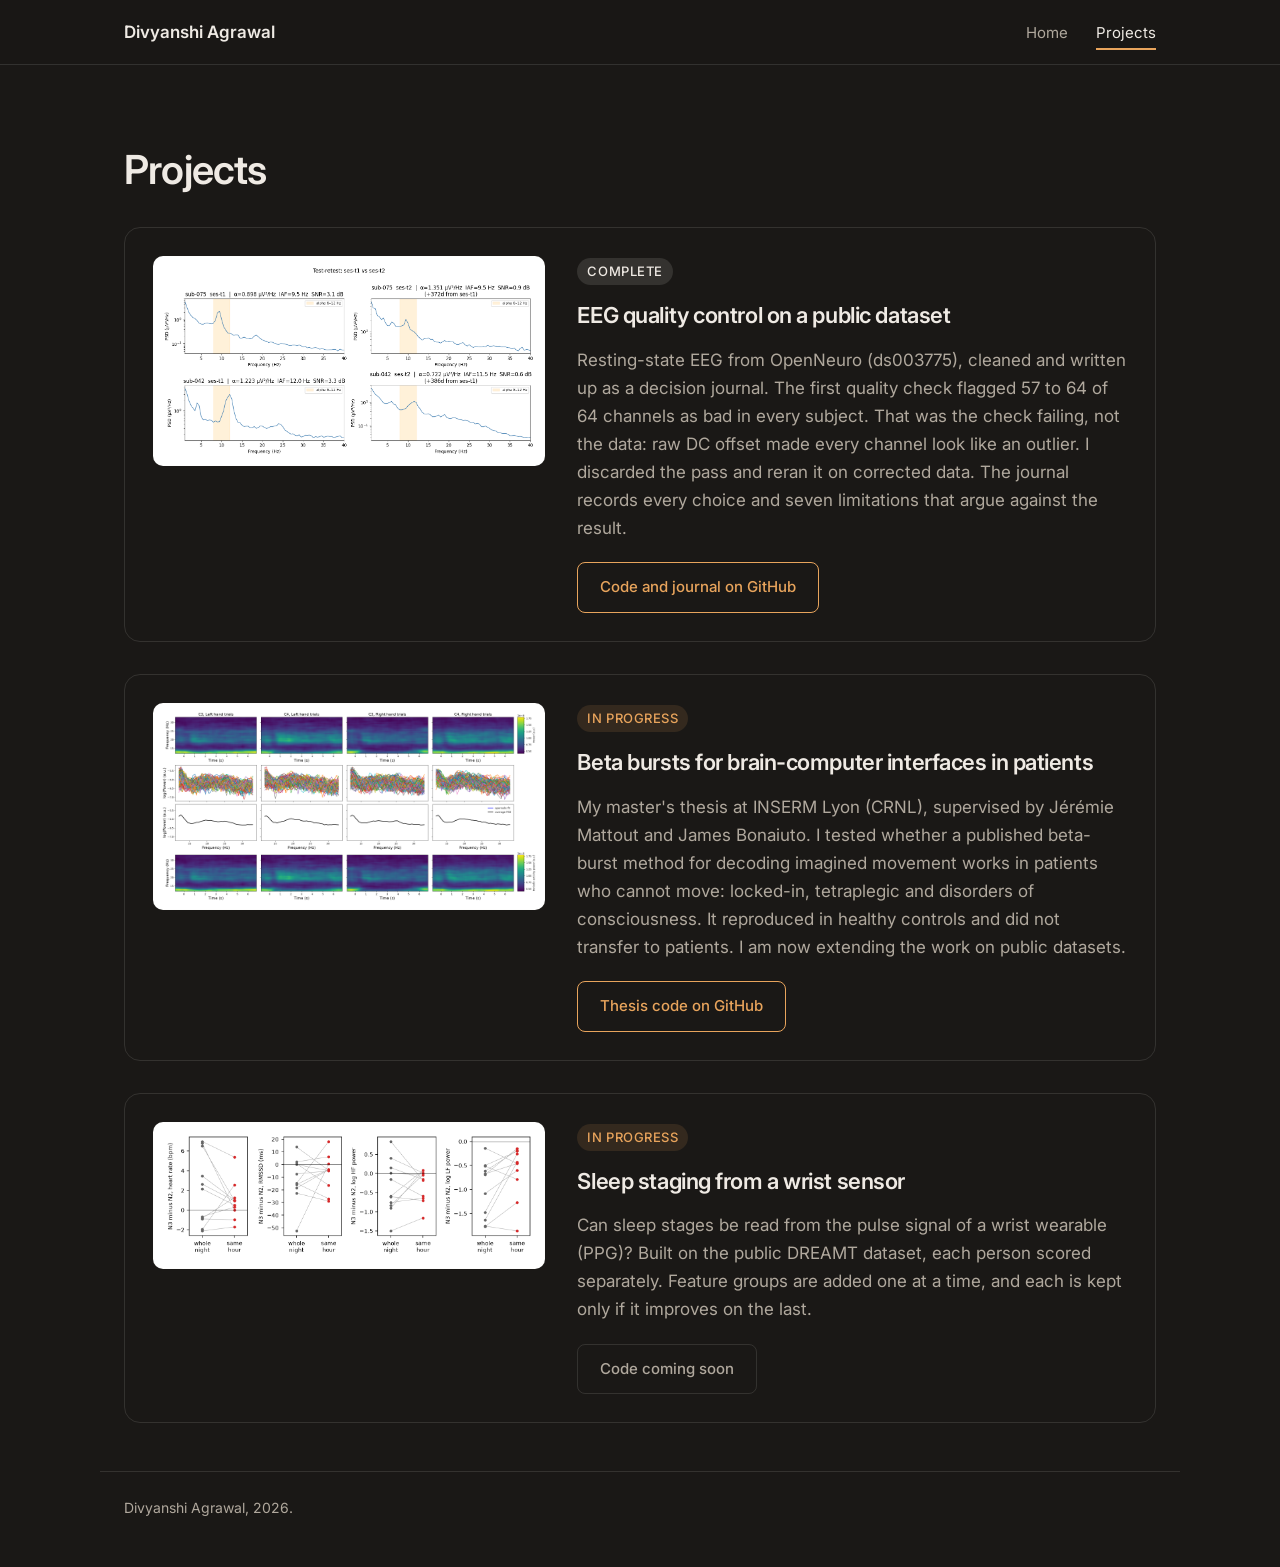
==== projects.html @ 9fdd46ab "Portfolio site: home page with neuron network, projects page Co-Authored-By: Claude Opus 5.5 <norepl" ====
<!doctype html>
<html lang="en">
<head>
<meta charset="utf-8">
<meta name="viewport" content="width=device-width, initial-scale=1">
<title>Projects | Divyanshi Agrawal</title>
<meta name="description" content="Projects by Divyanshi Agrawal: EEG quality control, beta-burst decoding in patients, and sleep staging from wrist PPG.">
<link rel="preconnect" href="https://fonts.googleapis.com">
<link rel="preconnect" href="https://fonts.gstatic.com" crossorigin>
<link href="https://fonts.googleapis.com/css2?family=Inter:wght@400;500;600&display=swap" rel="stylesheet">
<link rel="stylesheet" href="style.css">
</head>
<body>

<header class="topbar">
  <div class="inner">
    <a class="brand" href="index.html">Divyanshi Agrawal</a>
    <nav>
      <ul>
        <li><a href="index.html">Home</a></li>
        <li><a class="current" href="projects.html">Projects</a></li>
      </ul>
    </nav>
  </div>
</header>

<main class="page">
  <h1>Projects</h1>

  <div class="cards">

    <article class="card">
      <a class="figure" href="img/eeg_qc.png"><img src="img/eeg_qc.png" alt="Power spectra for two subjects, recorded about a year apart, with the alpha band (8 to 12 Hz) shaded." loading="lazy"></a>
      <div class="card-body">
        <p class="status done">Complete</p>
        <h2>EEG quality control on a public dataset</h2>
        <p>Resting-state EEG from OpenNeuro (ds003775), cleaned and written up as a decision journal.
        The first quality check flagged 57 to 64 of 64 channels as bad in every subject.
        That was the check failing, not the data: raw DC offset made every channel look like an outlier.
        I discarded the pass and reran it on corrected data.
        The journal records every choice and seven limitations that argue against the result.</p>
        <div class="card-links">
          <a class="button" href="https://github.com/divi2121/eeg-qc-ds003775">Code and journal on GitHub</a>
        </div>
      </div>
    </article>

    <article class="card">
      <a class="figure" href="img/beta_burst_tf.png"><img src="img/beta_burst_tf.png" alt="Time-frequency power in the beta band over left and right motor cortex (C3, C4) during imagined left and right hand movement, one subject from a public dataset." loading="lazy"></a>
      <div class="card-body">
        <p class="status">In progress</p>
        <h2>Beta bursts for brain-computer interfaces in patients</h2>
        <p>My master's thesis at INSERM Lyon (CRNL), supervised by Jérémie Mattout and James Bonaiuto.
        I tested whether a published beta-burst method for decoding imagined movement works in patients who cannot move:
        locked-in, tetraplegic and disorders of consciousness.
        It reproduced in healthy controls and did not transfer to patients.
        I am now extending the work on public datasets.</p>
        <div class="card-links">
          <a class="button" href="https://github.com/divi2121/Beta-Burst-efficiency">Thesis code on GitHub</a>
        </div>
      </div>
    </article>

    <article class="card">
      <a class="figure" href="img/ppg_n3_vs_n2.png"><img src="img/ppg_n3_vs_n2.png" alt="Per-person differences between deep sleep (N3) and light sleep (N2) in heart rate and heart rate variability, whole night versus matched hour of night." loading="lazy"></a>
      <div class="card-body">
        <p class="status">In progress</p>
        <h2>Sleep staging from a wrist sensor</h2>
        <p>Can sleep stages be read from the pulse signal of a wrist wearable (PPG)?
        Built on the public DREAMT dataset, each person scored separately.
        Feature groups are added one at a time, and each is kept only if it improves on the last.</p>
        <div class="card-links">
          <span class="button disabled">Code coming soon</span>
        </div>
      </div>
    </article>

  </div>
</main>

<footer>Divyanshi Agrawal, 2026.</footer>

</body>
</html>
---- style.css ----
:root {
  --bg: #1a1816;
  --text: #efeae4;
  --muted: #b0a89d;
  --accent: #e8a45c;
  --accent-soft: rgba(232, 164, 92, 0.12);
  --line: rgba(239, 234, 228, 0.12);
}
* { box-sizing: border-box; }
html { scroll-behavior: smooth; }
body {
  margin: 0;
  background: var(--bg);
  color: var(--muted);
  font: 17px/1.65 Inter, system-ui, sans-serif;
}
a { color: var(--accent); text-decoration: none; }
a:hover { text-decoration: underline; }
h1, h2, h3 { color: var(--text); font-weight: 600; margin: 0; letter-spacing: -0.02em; }
strong { color: var(--text); font-weight: 600; }

/* Top bar */
.topbar {
  position: sticky; top: 0; z-index: 10;
  background: rgba(26, 24, 22, 0.92);
  backdrop-filter: blur(8px);
  border-bottom: 1px solid var(--line);
}
.topbar .inner {
  max-width: 1080px; margin: 0 auto; padding: 0 24px;
  height: 64px; display: flex; align-items: center; justify-content: space-between;
}
.brand { color: var(--text); font-weight: 600; font-size: 17px; }
.brand:hover { text-decoration: none; }
.topbar ul { list-style: none; display: flex; gap: 28px; margin: 0; padding: 0; }
.topbar ul a { color: var(--muted); font-size: 15px; padding: 6px 0; border-bottom: 2px solid transparent; }
.topbar ul a:hover { color: var(--text); text-decoration: none; }
.topbar ul a.current { color: var(--text); border-bottom-color: var(--accent); }

/* Page body */
.page { max-width: 1080px; margin: 0 auto; padding: 72px 24px 48px; }
.page h1 { font-size: 40px; margin-bottom: 24px; }

/* Home hero */
.hero {
  display: grid; grid-template-columns: 1.3fr 1fr; gap: 64px; align-items: center;
}
.hero h1 { font-size: 56px; line-height: 1.08; }
.role { color: var(--accent); font-size: 20px; font-weight: 500; margin: 12px 0 20px; }
.lead { max-width: 520px; margin: 0 0 32px; }
.actions { display: flex; flex-wrap: wrap; gap: 12px; }
.button {
  display: inline-block; padding: 12px 22px; border-radius: 8px;
  border: 1px solid var(--accent); color: var(--accent); font-size: 15px; font-weight: 500;
}
.button:hover { background: var(--accent-soft); text-decoration: none; }
.button.primary { background: var(--accent); color: var(--bg); }
.button.primary:hover { background: #f0b676; }
.portrait {
  width: 100%; max-width: 380px; aspect-ratio: 3 / 4;
  object-fit: cover; object-position: center top;
  border-radius: 20px; border: 1px solid var(--line);
  justify-self: end;
}

/* Home: neuron network behind the page */
#net { position: fixed; inset: 0; width: 100%; height: 100%; display: block; z-index: 0; }
.home, .home-footer { position: relative; z-index: 1; }
.hero-net { min-height: calc(100vh - 64px - 160px); display: flex; align-items: center; }
.hero-text { width: fit-content; max-width: 100%; }
.headline-row { display: flex; align-items: center; gap: 22px; margin-bottom: 8px; }
.chip-slot { flex: 0 0 56px; height: 56px; }
.hero-net h1 { margin: 0; font-size: clamp(34px, 5vw, 56px); font-weight: 300; letter-spacing: -0.01em; line-height: 1.1; }
.hero-net h1 .name { color: var(--accent); font-weight: 400; }
.cursor {
  display: inline-block; width: 2px; height: 1em; margin-left: 4px; vertical-align: -0.12em;
  background: var(--accent); animation: blink 1s steps(1) infinite;
}
h1.typing .cursor { animation: none; }
.hero-text .role, .hero-text .lead, .hero-text .actions { transition: opacity 0.5s ease, transform 0.5s ease; }
.hero-text.pending .role, .hero-text.pending .lead, .hero-text.pending .actions { opacity: 0; transform: translateY(6px); }
@keyframes blink { 50% { opacity: 0; } }

/* Project cards */
.cards { display: flex; flex-direction: column; gap: 32px; }
.card {
  display: grid; grid-template-columns: 1fr 1.4fr; gap: 32px; align-items: start;
  padding: 28px; border: 1px solid var(--line); border-radius: 16px;
}
.figure {
  display: block; background: #fff; border-radius: 10px; padding: 8px;
  border: 1px solid var(--line); transition: transform 0.2s ease;
}
.figure:hover { transform: translateY(-2px); }
.figure img { display: block; width: 100%; height: auto; }
.card h2 { font-size: 22px; margin-bottom: 12px; }
.card p { margin: 0 0 20px; }
.status {
  display: inline-block; font-size: 13px; font-weight: 500; letter-spacing: 0.04em; text-transform: uppercase;
  color: var(--accent); background: var(--accent-soft); padding: 3px 10px; border-radius: 999px;
  margin-bottom: 12px !important;
}
.status.done { color: var(--text); background: var(--line); }
.card-links { display: flex; flex-wrap: wrap; gap: 12px; }
.button.disabled { border-color: var(--line); color: var(--muted); cursor: default; }
.button.disabled:hover { background: none; }

footer { max-width: 1080px; margin: 0 auto; padding: 24px 24px 48px; font-size: 14px; border-top: 1px solid var(--line); }

@media (max-width: 800px) {
  .topbar .inner { height: auto; padding: 12px 16px; flex-direction: column; gap: 8px; }
  .topbar ul { gap: 18px; flex-wrap: wrap; justify-content: center; }
  .page { padding: 40px 16px 32px; }
  .hero { grid-template-columns: 1fr; gap: 32px; }
  .hero h1 { font-size: 40px; }
  .portrait { justify-self: start; max-width: 280px; }
  .card { grid-template-columns: 1fr; gap: 20px; padding: 20px; }
  .headline-row { gap: 14px; }
  .chip-slot { flex-basis: 40px; height: 40px; }
}
@media (prefers-reduced-motion: reduce) { html { scroll-behavior: auto; } .cursor { animation: none; } }
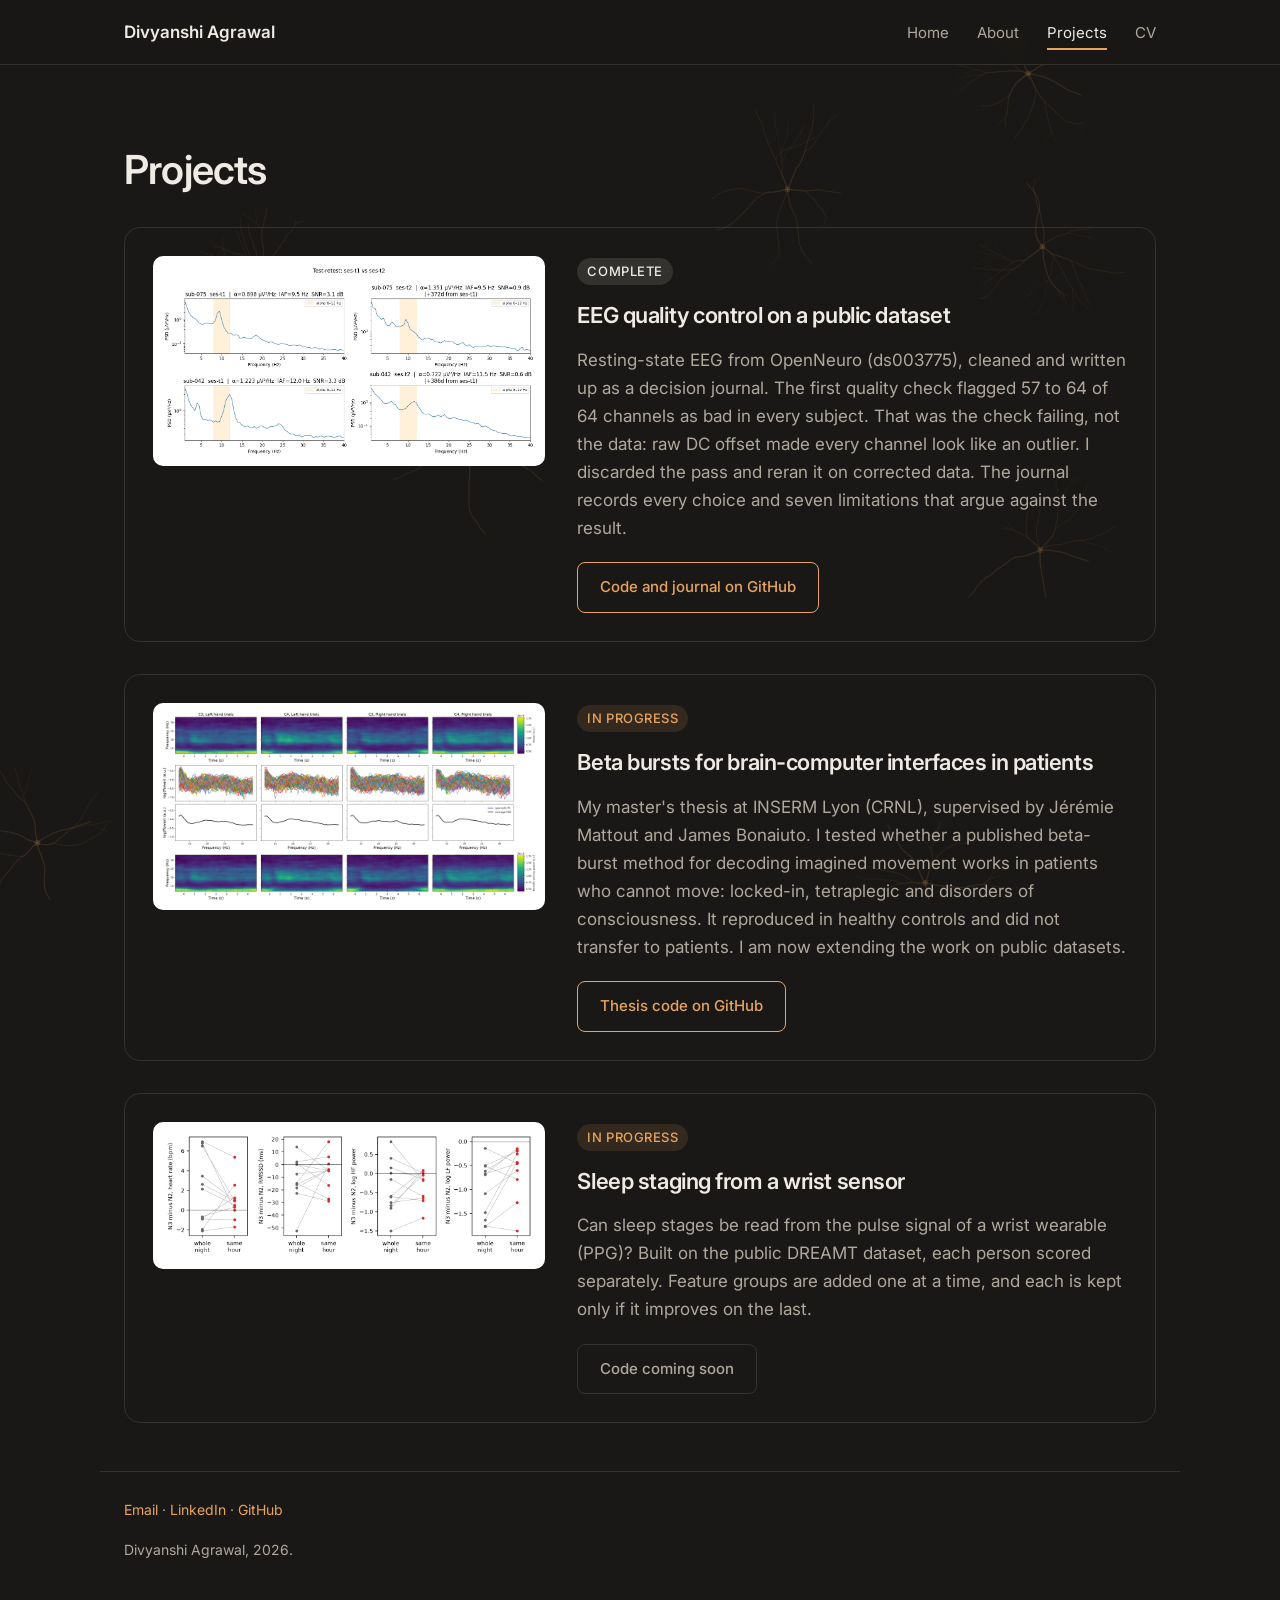
==== commit 0031a3e5: "Add About page, CV PDF, footer contact links, faint neurons on inner pages Co-Authored-By: Claude Op" ====
--- a/projects.html
+++ b/projects.html
@@ -12,13 +12,17 @@
 </head>
 <body>
 
+<canvas id="bg" aria-hidden="true"></canvas>
+
 <header class="topbar">
   <div class="inner">
     <a class="brand" href="index.html">Divyanshi Agrawal</a>
     <nav>
       <ul>
         <li><a href="index.html">Home</a></li>
+        <li><a href="about.html">About</a></li>
         <li><a class="current" href="projects.html">Projects</a></li>
+        <li><a href="Divyanshi_Agrawal_CV.pdf">CV</a></li>
       </ul>
     </nav>
   </div>
@@ -78,7 +82,15 @@
   </div>
 </main>
 
-<footer>Divyanshi Agrawal, 2026.</footer>
+<footer id="contact" class="site-footer">
+  <p class="footer-links">
+    <a href="mailto:divisayz21@gmail.com">Email</a> &middot;
+    <a href="https://www.linkedin.com/in/divyanshi-agrawal-b606ba178">LinkedIn</a> &middot;
+    <a href="https://github.com/divi2121">GitHub</a>
+  </p>
+  <p>Divyanshi Agrawal, 2026.</p>
+</footer>
 
+<script src="neurons_bg.js"></script>
 </body>
 </html>
--- a/style.css
+++ b/style.css
@@ -47,6 +47,7 @@
 }
 .hero h1 { font-size: 56px; line-height: 1.08; }
 .role { color: var(--accent); font-size: 20px; font-weight: 500; margin: 12px 0 20px; }
+.tags { font-size: 15px; letter-spacing: 0.02em; margin: -12px 0 20px; }
 .lead { max-width: 520px; margin: 0 0 32px; }
 .actions { display: flex; flex-wrap: wrap; gap: 12px; }
 .button {
@@ -64,8 +65,9 @@
 }
 
 /* Home: neuron network behind the page */
-#net { position: fixed; inset: 0; width: 100%; height: 100%; display: block; z-index: 0; }
-.home, .home-footer { position: relative; z-index: 1; }
+#net, #bg { position: fixed; inset: 0; width: 100%; height: 100%; display: block; z-index: 0; }
+main, footer { position: relative; z-index: 1; }
+.footer-links { margin: 0 0 8px; line-height: 2; }
 .hero-net { min-height: calc(100vh - 64px - 160px); display: flex; align-items: center; }
 .hero-text { width: fit-content; max-width: 100%; }
 .headline-row { display: flex; align-items: center; gap: 22px; margin-bottom: 8px; }
@@ -77,9 +79,14 @@
   background: var(--accent); animation: blink 1s steps(1) infinite;
 }
 h1.typing .cursor { animation: none; }
-.hero-text .role, .hero-text .lead, .hero-text .actions { transition: opacity 0.5s ease, transform 0.5s ease; }
-.hero-text.pending .role, .hero-text.pending .lead, .hero-text.pending .actions { opacity: 0; transform: translateY(6px); }
+.hero-text .role, .hero-text .tags, .hero-text .lead, .hero-text .actions { transition: opacity 0.5s ease, transform 0.5s ease; }
+.hero-text.pending .role, .hero-text.pending .tags, .hero-text.pending .lead, .hero-text.pending .actions { opacity: 0; transform: translateY(6px); }
 @keyframes blink { 50% { opacity: 0; } }
+
+/* About */
+.about { max-width: 720px; }
+.about p { margin: 0 0 20px; }
+.about .actions { margin-top: 36px; }
 
 /* Project cards */
 .cards { display: flex; flex-direction: column; gap: 32px; }
@@ -119,3 +126,5 @@
   .chip-slot { flex-basis: 40px; height: 40px; }
 }
 @media (prefers-reduced-motion: reduce) { html { scroll-behavior: auto; } .cursor { animation: none; } }
+
+
